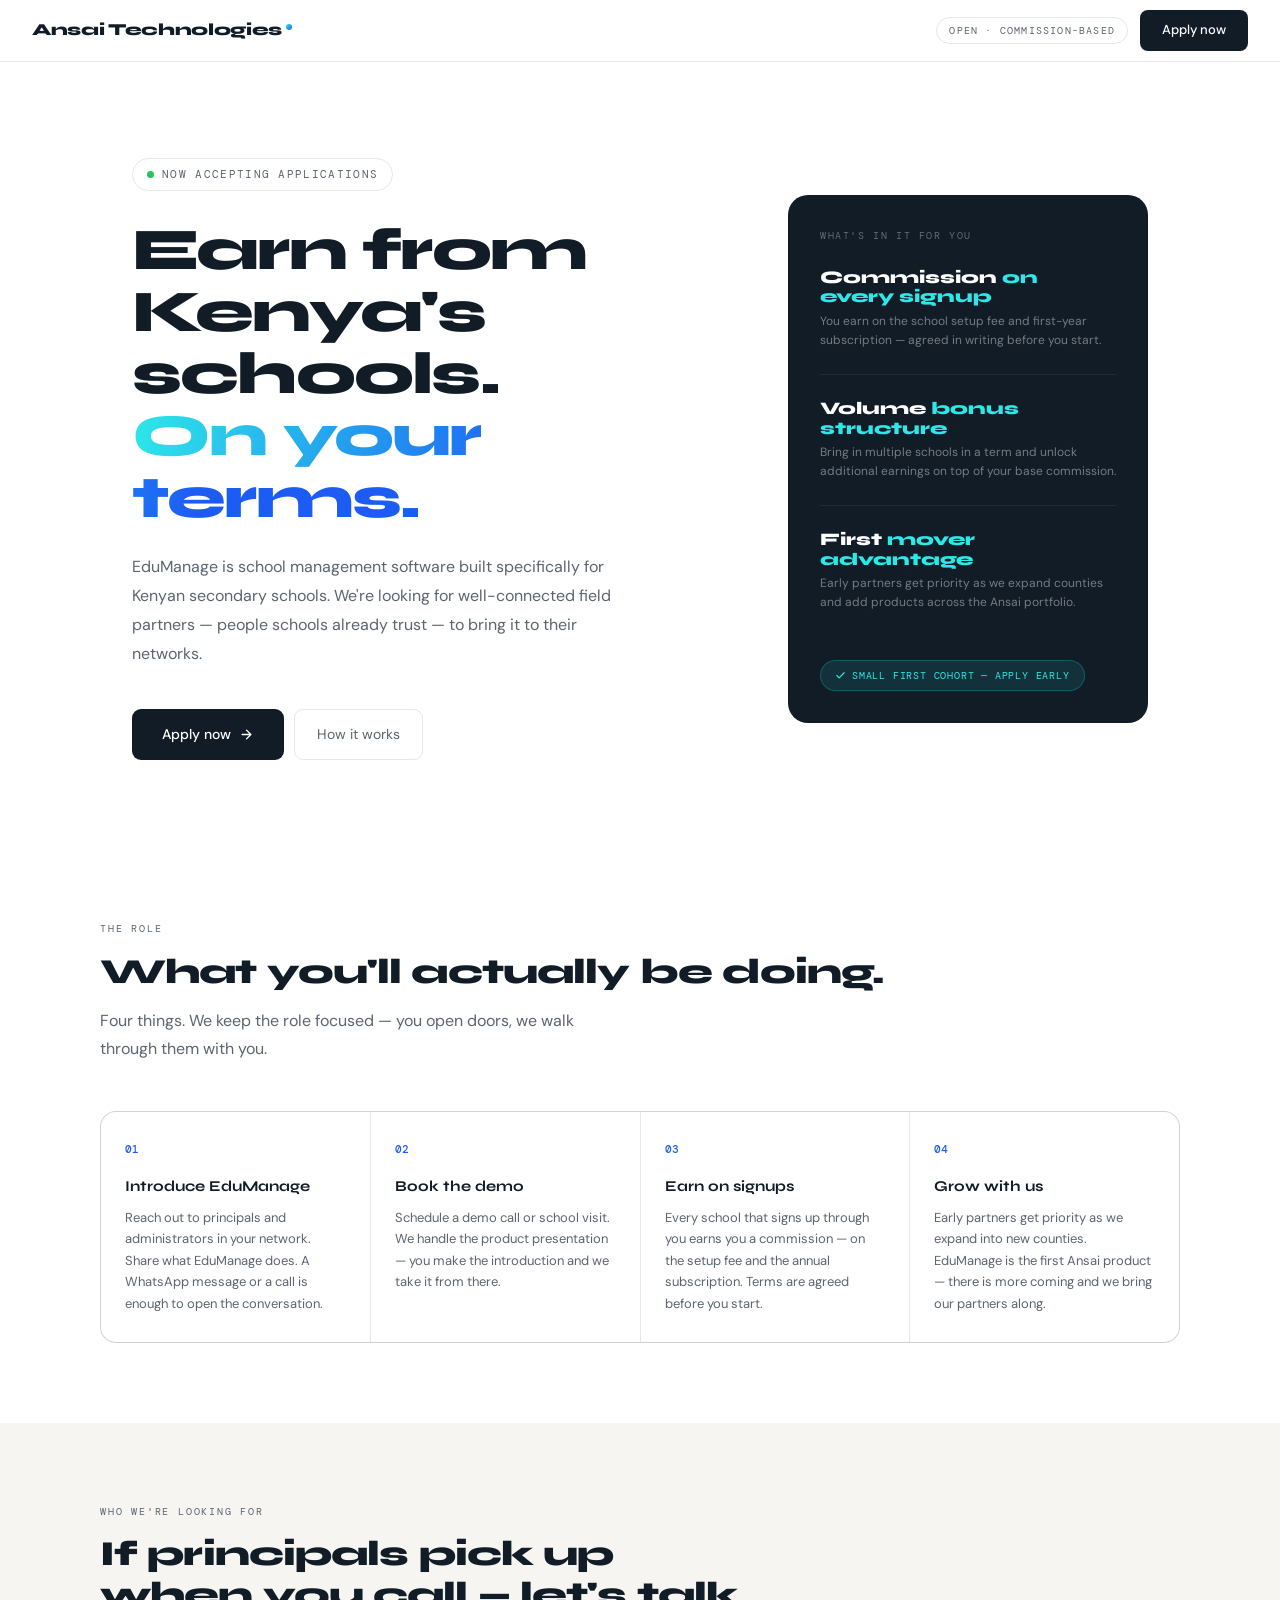
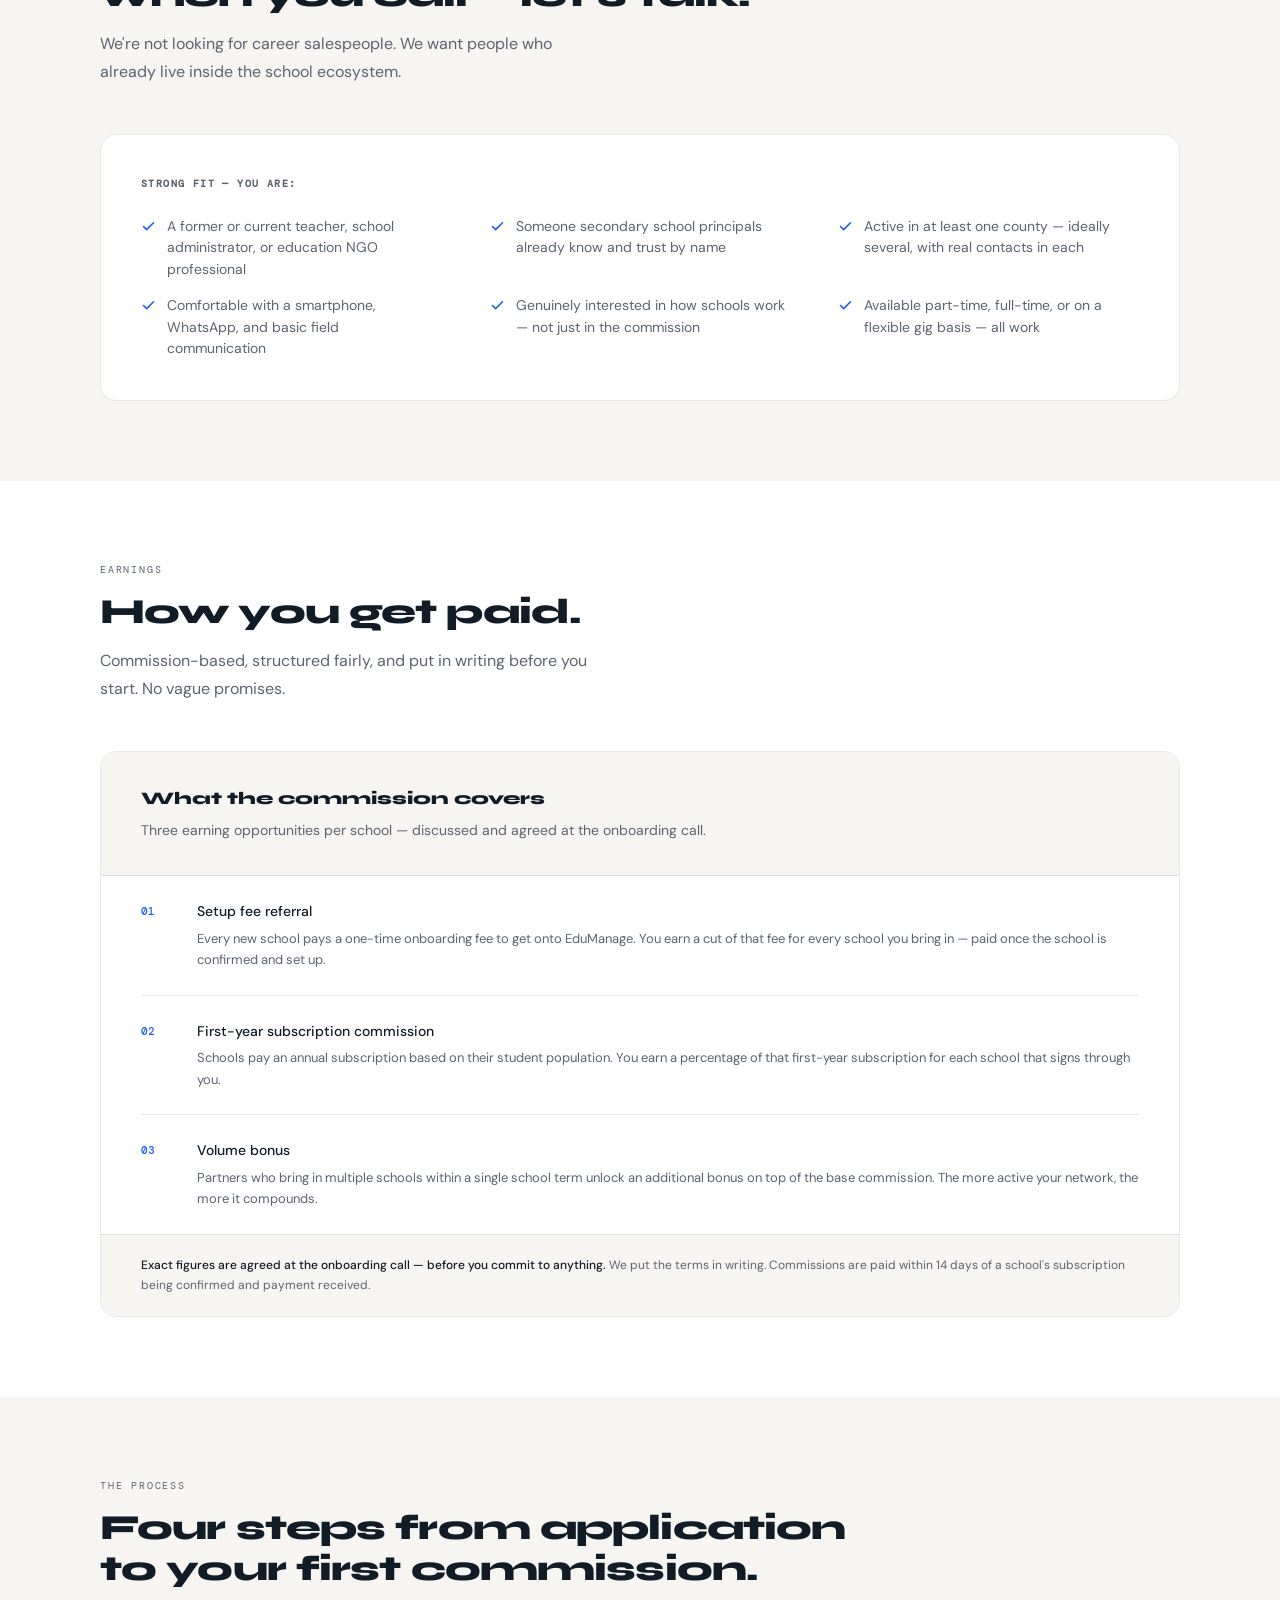
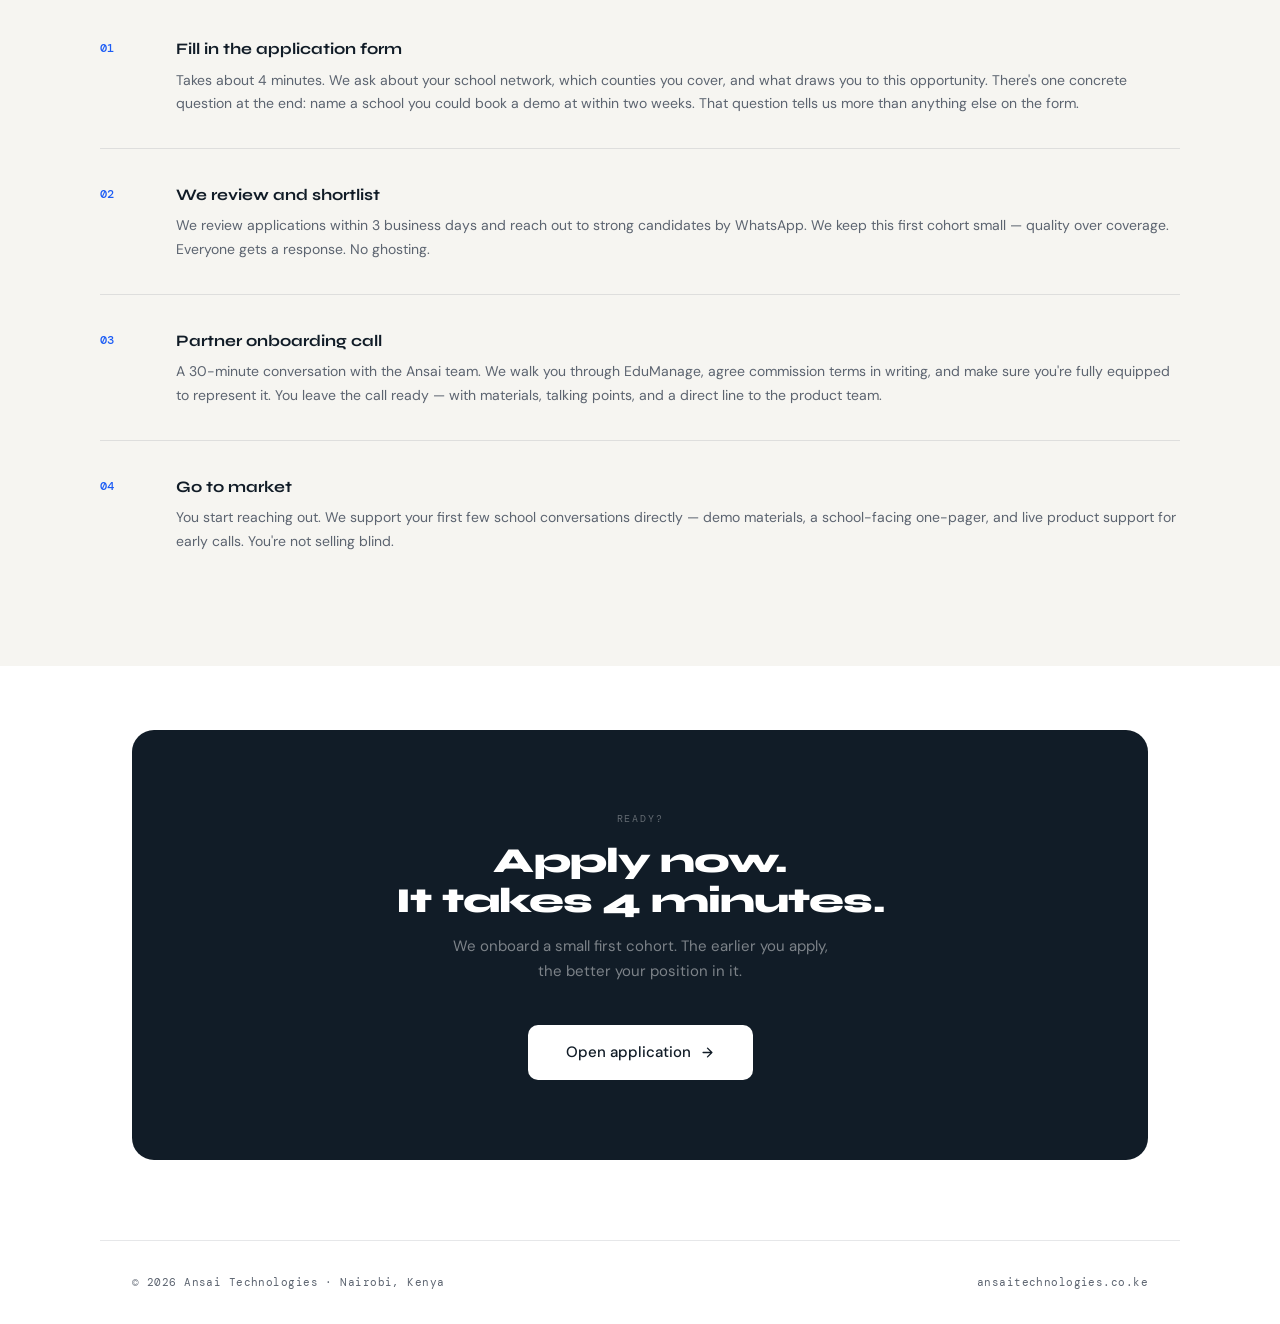
==== careers.html @ 3b7849ce "Add careers.html for Sales Partner opportunity This file contains the complete HTML structure for th" ====
<!DOCTYPE html>
<html lang="en">
<head>
  <meta charset="UTF-8" />
  <meta name="viewport" content="width=device-width, initial-scale=1.0" />
  <title>Sales Partner — Ansai Technologies</title>
  <meta name="description" content="Join EduManage as a commission-based field sales partner. Bring school management software to secondary schools across Kenya." />
  <meta property="og:title" content="Sales Partner Opportunity — Ansai Technologies" />
  <meta property="og:description" content="Well-connected in Kenyan secondary schools? Earn commission introducing EduManage to your network." />
  <meta property="og:type" content="website" />
  <link rel="preconnect" href="https://fonts.googleapis.com" />
  <link rel="preconnect" href="https://fonts.gstatic.com" crossorigin />
  <link href="https://fonts.googleapis.com/css2?family=Syne:wght@400;700;800&family=DM+Sans:ital,wght@0,300;0,400;0,500;1,400&family=DM+Mono:wght@400;500&display=swap" rel="stylesheet" />
  <style>
    *, *::before, *::after { box-sizing: border-box; margin: 0; padding: 0; }

    :root {
      --navy:   #111C27;
      --cyan:   #2DE8E8;
      --blue:   #1C5CF5;
      --white:  #ffffff;
      --off:    #F6F5F1;
      --muted:  #5C6470;
      --border: rgba(17,28,39,0.1);
      --text:   #111C27;
    }

    html { scroll-behavior: smooth; }

    body {
      font-family: 'DM Sans', sans-serif;
      background: var(--white);
      color: var(--text);
      font-size: 16px;
      line-height: 1.7;
      -webkit-font-smoothing: antialiased;
    }

    /* NAV */
    nav {
      position: sticky; top: 0; z-index: 100;
      background: rgba(255,255,255,0.94);
      backdrop-filter: blur(14px);
      border-bottom: 1px solid var(--border);
      padding: 0 2rem;
      display: flex; align-items: center; justify-content: space-between;
      height: 62px;
    }
    .nav-logo {
      font-family: 'Syne', sans-serif;
      font-weight: 800; font-size: 1.05rem;
      color: var(--navy); text-decoration: none;
      letter-spacing: -0.02em;
      display: flex; align-items: center;
    }
    .nav-dot {
      display: inline-block; width: 6px; height: 6px;
      border-radius: 50%;
      background: linear-gradient(135deg, var(--cyan), var(--blue));
      margin-left: 4px; margin-bottom: 7px;
    }
    .nav-right { display: flex; align-items: center; gap: 12px; }
    .nav-pill {
      font-family: 'DM Mono', monospace;
      font-size: 10px; letter-spacing: 0.12em; text-transform: uppercase;
      padding: 4px 12px;
      border: 1px solid var(--border);
      border-radius: 100px; color: var(--muted);
    }
    .nav-cta {
      font-family: 'DM Sans', sans-serif;
      font-size: 13px; font-weight: 500;
      padding: 9px 22px;
      background: var(--navy); color: var(--white);
      border-radius: 8px; text-decoration: none;
      transition: opacity 0.15s;
    }
    .nav-cta:hover { opacity: 0.82; }

    /* HERO */
    .hero {
      padding: 6rem 2rem 5rem;
      max-width: 1080px; margin: 0 auto;
      display: grid;
      grid-template-columns: 1fr 360px;
      gap: 5rem; align-items: center;
    }
    .hero-tag {
      display: inline-flex; align-items: center; gap: 8px;
      font-family: 'DM Mono', monospace;
      font-size: 11px; letter-spacing: 0.12em; text-transform: uppercase;
      padding: 6px 14px;
      border: 1px solid var(--border);
      border-radius: 100px; color: var(--muted);
      margin-bottom: 1.75rem;
    }
    .tag-dot {
      width: 7px; height: 7px; border-radius: 50%;
      background: #22c55e;
      animation: blink 2.2s ease-in-out infinite;
    }
    @keyframes blink { 0%,100%{opacity:1} 50%{opacity:0.35} }

    h1 {
      font-family: 'Syne', sans-serif;
      font-size: clamp(2.4rem, 4.8vw, 3.7rem);
      font-weight: 800; line-height: 1.05;
      letter-spacing: -0.03em; color: var(--navy);
      margin-bottom: 1.5rem;
    }
    .h1-grad {
      background: linear-gradient(100deg, var(--cyan) 0%, var(--blue) 65%);
      -webkit-background-clip: text;
      -webkit-text-fill-color: transparent;
      background-clip: text;
    }

    .hero-sub {
      font-size: 1rem; color: var(--muted);
      max-width: 480px; line-height: 1.8;
      margin-bottom: 2.5rem;
    }

    .hero-actions { display: flex; gap: 10px; flex-wrap: wrap; }

    .btn-primary {
      display: inline-flex; align-items: center; gap: 8px;
      font-family: 'DM Sans', sans-serif;
      font-size: 14px; font-weight: 500;
      padding: 13px 30px;
      background: var(--navy); color: var(--white);
      border-radius: 9px; text-decoration: none;
      transition: opacity 0.15s, transform 0.15s;
    }
    .btn-primary:hover { opacity: 0.84; transform: translateY(-1px); }
    .btn-primary svg { width: 15px; height: 15px; }

    .btn-ghost {
      display: inline-flex; align-items: center; gap: 8px;
      font-family: 'DM Sans', sans-serif;
      font-size: 14px; font-weight: 400;
      padding: 13px 22px;
      background: transparent; color: var(--muted);
      border: 1px solid var(--border);
      border-radius: 9px; text-decoration: none;
      transition: border-color 0.15s, color 0.15s;
    }
    .btn-ghost:hover { border-color: var(--navy); color: var(--navy); }

    /* HERO CARD */
    .hero-card {
      background: var(--navy);
      border-radius: 20px; padding: 2rem;
    }
    .hc-label {
      font-family: 'DM Mono', monospace;
      font-size: 10px; letter-spacing: 0.16em; text-transform: uppercase;
      color: rgba(255,255,255,0.35); margin-bottom: 1.5rem;
    }
    .hc-item { margin-bottom: 1.5rem; }
    .hc-item:last-of-type { margin-bottom: 0; }
    .hc-title {
      font-family: 'Syne', sans-serif;
      font-size: 1.1rem; font-weight: 800; line-height: 1.1;
      color: var(--white); margin-bottom: 5px;
    }
    .hc-title span { color: var(--cyan); }
    .hc-desc { font-size: 12px; color: rgba(255,255,255,0.42); line-height: 1.6; }
    .hc-hr { border: none; border-top: 1px solid rgba(255,255,255,0.07); margin: 1.5rem 0; }
    .hc-badge {
      display: inline-flex; align-items: center; gap: 6px;
      font-family: 'DM Mono', monospace;
      font-size: 10px; letter-spacing: 0.08em; text-transform: uppercase;
      padding: 6px 14px;
      background: rgba(45,232,232,0.1);
      color: var(--cyan);
      border: 1px solid rgba(45,232,232,0.22);
      border-radius: 100px;
      margin-top: 1.5rem;
    }
    .hc-badge svg { width: 11px; height: 11px; }

    /* MOBILE STATS */
    .mobile-stats {
      display: none;
      background: var(--navy);
    }
    .ms-inner {
      display: flex; max-width: 1080px; margin: 0 auto;
      padding: 1.75rem 1.5rem;
    }
    .ms-item {
      flex: 1; text-align: center;
      border-right: 1px solid rgba(255,255,255,0.07);
      padding: 0 1rem;
    }
    .ms-item:last-child { border-right: none; }
    .ms-title {
      font-family: 'Syne', sans-serif;
      font-size: 1rem; font-weight: 800;
      color: var(--white); line-height: 1.2; margin-bottom: 3px;
    }
    .ms-title span { color: var(--cyan); }
    .ms-desc { font-size: 11px; color: rgba(255,255,255,0.4); }

    /* SECTIONS */
    section { padding: 5rem 2rem; }
    .container { max-width: 1080px; margin: 0 auto; }
    .eyebrow {
      font-family: 'DM Mono', monospace;
      font-size: 10px; letter-spacing: 0.18em; text-transform: uppercase;
      color: var(--muted); margin-bottom: 0.9rem;
    }
    h2 {
      font-family: 'Syne', sans-serif;
      font-size: clamp(1.6rem, 3vw, 2.2rem);
      font-weight: 800; letter-spacing: -0.025em;
      color: var(--navy); margin-bottom: 0.9rem; line-height: 1.15;
    }
    .sec-sub {
      font-size: 1rem; color: var(--muted);
      max-width: 500px; margin-bottom: 3rem; line-height: 1.75;
    }

    /* WHAT GRID */
    .what-grid {
      display: grid;
      grid-template-columns: repeat(auto-fit, minmax(220px, 1fr));
      gap: 1px; background: var(--border);
      border: 1px solid var(--border);
      border-radius: 16px; overflow: hidden;
    }
    .what-cell {
      background: var(--white);
      padding: 1.75rem 1.5rem;
      transition: background 0.15s;
    }
    .what-cell:hover { background: var(--off); }
    .wc-num {
      font-family: 'DM Mono', monospace;
      font-size: 11px; color: var(--blue);
      margin-bottom: 1rem; font-weight: 500;
    }
    .what-cell h4 {
      font-family: 'Syne', sans-serif;
      font-size: 15px; font-weight: 700;
      color: var(--navy); margin-bottom: 7px;
    }
    .what-cell p { font-size: 13px; color: var(--muted); line-height: 1.65; }

    /* WHO WE WANT */
    .ideal-wrap {
      background: var(--white);
      border: 1px solid var(--border);
      border-radius: 16px; padding: 2.5rem;
    }
    .ideal-wrap h3 {
      font-family: 'DM Mono', monospace;
      font-size: 10px; letter-spacing: 0.14em; text-transform: uppercase;
      color: var(--muted); margin-bottom: 1.5rem;
    }
    .check-grid {
      display: grid;
      grid-template-columns: repeat(auto-fit, minmax(260px, 1fr));
      gap: 14px 3rem;
    }
    .check-item {
      display: flex; gap: 11px; align-items: flex-start;
      font-size: 14px; color: var(--muted); line-height: 1.55;
    }
    .check-item svg {
      width: 15px; height: 15px; color: var(--blue);
      flex-shrink: 0; margin-top: 3px;
    }

    /* COMMISSION */
    .comm-wrap {
      border: 1px solid var(--border);
      border-radius: 16px; overflow: hidden;
    }
    .comm-head {
      background: var(--off);
      padding: 2rem 2.5rem;
      border-bottom: 1px solid var(--border);
    }
    .comm-head h3 {
      font-family: 'Syne', sans-serif;
      font-size: 1.1rem; font-weight: 800;
      color: var(--navy); margin-bottom: 5px;
    }
    .comm-head p { font-size: 14px; color: var(--muted); }
    .comm-body { padding: 0 2.5rem; }
    .c-row {
      display: grid;
      grid-template-columns: 36px 1fr;
      gap: 1.25rem; align-items: flex-start;
      padding: 1.5rem 0;
      border-bottom: 1px solid var(--border);
    }
    .c-row:last-child { border-bottom: none; }
    .c-num {
      font-family: 'DM Mono', monospace;
      font-size: 11px; color: var(--blue); font-weight: 500;
      padding-top: 2px;
    }
    .c-body h4 {
      font-size: 14px; font-weight: 500;
      color: var(--navy); margin-bottom: 4px;
    }
    .c-body p { font-size: 13px; color: var(--muted); line-height: 1.65; }
    .comm-note {
      padding: 1.25rem 2.5rem;
      border-top: 1px solid var(--border);
      background: var(--off);
      font-size: 12px; color: var(--muted); line-height: 1.7;
    }
    .comm-note strong { color: var(--navy); font-weight: 500; }

    /* PROCESS */
    .proc-list { display: flex; flex-direction: column; }
    .proc-item {
      display: grid;
      grid-template-columns: 52px 1fr;
      gap: 1.5rem; padding: 2rem 0;
      border-bottom: 1px solid var(--border);
    }
    .proc-item:last-child { border-bottom: none; }
    .proc-num {
      font-family: 'DM Mono', monospace;
      font-size: 12px; font-weight: 500;
      color: var(--blue); padding-top: 3px;
    }
    .proc-body h4 {
      font-family: 'Syne', sans-serif;
      font-size: 16px; font-weight: 700;
      color: var(--navy); margin-bottom: 6px;
    }
    .proc-body p { font-size: 14px; color: var(--muted); line-height: 1.7; }

    /* FINAL CTA */
    .cta-wrap { padding: 4rem 2rem 5rem; max-width: 1080px; margin: 0 auto; }
    .cta-inner {
      background: var(--navy);
      border-radius: 22px; padding: 5rem 3rem;
      text-align: center;
    }
    .cta-inner .eyebrow { color: rgba(255,255,255,0.35); margin-bottom: 0.9rem; }
    .cta-inner h2 { color: var(--white); margin-bottom: 0.75rem; }
    .cta-inner p {
      color: rgba(255,255,255,0.45);
      font-size: 15px; max-width: 400px;
      margin: 0 auto 2.5rem; line-height: 1.7;
    }
    .btn-light {
      display: inline-flex; align-items: center; gap: 9px;
      font-family: 'DM Sans', sans-serif;
      font-size: 15px; font-weight: 500;
      padding: 15px 38px;
      background: var(--white); color: var(--navy);
      border-radius: 10px; text-decoration: none;
      transition: opacity 0.15s, transform 0.15s;
    }
    .btn-light:hover { opacity: 0.9; transform: translateY(-1px); }
    .btn-light svg { width: 15px; height: 15px; }

    /* FOOTER */
    footer {
      border-top: 1px solid var(--border);
      padding: 2rem;
      display: flex; align-items: center; justify-content: space-between;
      max-width: 1080px; margin: 0 auto;
      font-family: 'DM Mono', monospace;
      font-size: 11px; color: var(--muted);
      letter-spacing: 0.04em;
    }
    footer a { color: var(--muted); text-decoration: none; }
    footer a:hover { color: var(--navy); }

    /* REVEAL */
    .reveal {
      opacity: 0; transform: translateY(18px);
      transition: opacity 0.55s ease, transform 0.55s ease;
    }
    .reveal.visible { opacity: 1; transform: translateY(0); }

    /* RESPONSIVE */
    @media (max-width: 820px) {
      .hero {
        grid-template-columns: 1fr; gap: 0;
        padding: 4rem 1.5rem 0;
      }
      .hero-card { display: none; }
      .mobile-stats { display: block; }
      section { padding: 3.5rem 1.5rem; }
      .comm-head, .comm-body, .comm-note { padding-left: 1.5rem; padding-right: 1.5rem; }
      .ideal-wrap { padding: 1.75rem 1.5rem; }
      .cta-inner { padding: 3rem 1.5rem; }
      .cta-wrap { padding: 3rem 1rem 3rem; }
      footer { flex-direction: column; gap: 8px; text-align: center; }
      .nav-pill { display: none; }
    }
  </style>
</head>
<body>

  <!-- NAV -->
  <nav>
    <a href="/" class="nav-logo">
      Ansai Technologies<span class="nav-dot"></span>
    </a>
    <div class="nav-right">
      <span class="nav-pill">Open · Commission-based</span>
      <a href="#apply" class="nav-cta">Apply now</a>
    </div>
  </nav>

  <!-- HERO -->
  <section style="padding-bottom:0; padding-top:0;">
    <div class="hero">
      <div>
        <div class="hero-tag">
          <span class="tag-dot"></span>
          Now accepting applications
        </div>
        <h1>Earn from Kenya's<br>schools.<br><span class="h1-grad">On your terms.</span></h1>
        <p class="hero-sub">EduManage is school management software built specifically for Kenyan secondary schools. We're looking for well-connected field partners — people schools already trust — to bring it to their networks.</p>
        <div class="hero-actions">
          <a href="#apply" class="btn-primary">
            Apply now
            <svg viewBox="0 0 24 24" fill="none" stroke="currentColor" stroke-width="2.2" stroke-linecap="round" stroke-linejoin="round"><path d="M5 12h14M12 5l7 7-7 7"/></svg>
          </a>
          <a href="#what" class="btn-ghost">How it works</a>
        </div>
      </div>

      <div class="hero-card">
        <div class="hc-label">What's in it for you</div>
        <div class="hc-item">
          <div class="hc-title">Commission <span>on every signup</span></div>
          <div class="hc-desc">You earn on the school setup fee and first-year subscription — agreed in writing before you start.</div>
        </div>
        <hr class="hc-hr">
        <div class="hc-item">
          <div class="hc-title">Volume <span>bonus structure</span></div>
          <div class="hc-desc">Bring in multiple schools in a term and unlock additional earnings on top of your base commission.</div>
        </div>
        <hr class="hc-hr">
        <div class="hc-item">
          <div class="hc-title">First <span>mover advantage</span></div>
          <div class="hc-desc">Early partners get priority as we expand counties and add products across the Ansai portfolio.</div>
        </div>
        <div class="hc-badge">
          <svg viewBox="0 0 24 24" fill="none" stroke="currentColor" stroke-width="2.5" stroke-linecap="round" stroke-linejoin="round"><polyline points="20 6 9 17 4 12"/></svg>
          Small first cohort — apply early
        </div>
      </div>
    </div>
  </section>

  <!-- MOBILE STATS -->
  <div class="mobile-stats">
    <div class="ms-inner">
      <div class="ms-item">
        <div class="ms-title">Commission <span>earned</span></div>
        <div class="ms-desc">On every signup</div>
      </div>
      <div class="ms-item">
        <div class="ms-title">Volume <span>bonus</span></div>
        <div class="ms-desc">Multiple schools</div>
      </div>
      <div class="ms-item">
        <div class="ms-title">First <span>cohort</span></div>
        <div class="ms-desc">Limited spots</div>
      </div>
    </div>
  </div>

  <!-- WHAT YOU'LL DO -->
  <section id="what">
    <div class="container reveal">
      <div class="eyebrow">The role</div>
      <h2>What you'll actually be doing.</h2>
      <p class="sec-sub">Four things. We keep the role focused — you open doors, we walk through them with you.</p>
      <div class="what-grid">
        <div class="what-cell">
          <div class="wc-num">01</div>
          <h4>Introduce EduManage</h4>
          <p>Reach out to principals and administrators in your network. Share what EduManage does. A WhatsApp message or a call is enough to open the conversation.</p>
        </div>
        <div class="what-cell">
          <div class="wc-num">02</div>
          <h4>Book the demo</h4>
          <p>Schedule a demo call or school visit. We handle the product presentation — you make the introduction and we take it from there.</p>
        </div>
        <div class="what-cell">
          <div class="wc-num">03</div>
          <h4>Earn on signups</h4>
          <p>Every school that signs up through you earns you a commission — on the setup fee and the annual subscription. Terms are agreed before you start.</p>
        </div>
        <div class="what-cell">
          <div class="wc-num">04</div>
          <h4>Grow with us</h4>
          <p>Early partners get priority as we expand into new counties. EduManage is the first Ansai product — there is more coming and we bring our partners along.</p>
        </div>
      </div>
    </div>
  </section>

  <!-- WHO WE WANT -->
  <section style="background: var(--off);">
    <div class="container reveal">
      <div class="eyebrow">Who we're looking for</div>
      <h2>If principals pick up<br>when you call — let's talk.</h2>
      <p class="sec-sub">We're not looking for career salespeople. We want people who already live inside the school ecosystem.</p>
      <div class="ideal-wrap">
        <h3>Strong fit — you are:</h3>
        <div class="check-grid">
          <div class="check-item">
            <svg viewBox="0 0 24 24" fill="none" stroke="currentColor" stroke-width="2.5" stroke-linecap="round" stroke-linejoin="round"><polyline points="20 6 9 17 4 12"/></svg>
            A former or current teacher, school administrator, or education NGO professional
          </div>
          <div class="check-item">
            <svg viewBox="0 0 24 24" fill="none" stroke="currentColor" stroke-width="2.5" stroke-linecap="round" stroke-linejoin="round"><polyline points="20 6 9 17 4 12"/></svg>
            Someone secondary school principals already know and trust by name
          </div>
          <div class="check-item">
            <svg viewBox="0 0 24 24" fill="none" stroke="currentColor" stroke-width="2.5" stroke-linecap="round" stroke-linejoin="round"><polyline points="20 6 9 17 4 12"/></svg>
            Active in at least one county — ideally several, with real contacts in each
          </div>
          <div class="check-item">
            <svg viewBox="0 0 24 24" fill="none" stroke="currentColor" stroke-width="2.5" stroke-linecap="round" stroke-linejoin="round"><polyline points="20 6 9 17 4 12"/></svg>
            Comfortable with a smartphone, WhatsApp, and basic field communication
          </div>
          <div class="check-item">
            <svg viewBox="0 0 24 24" fill="none" stroke="currentColor" stroke-width="2.5" stroke-linecap="round" stroke-linejoin="round"><polyline points="20 6 9 17 4 12"/></svg>
            Genuinely interested in how schools work — not just in the commission
          </div>
          <div class="check-item">
            <svg viewBox="0 0 24 24" fill="none" stroke="currentColor" stroke-width="2.5" stroke-linecap="round" stroke-linejoin="round"><polyline points="20 6 9 17 4 12"/></svg>
            Available part-time, full-time, or on a flexible gig basis — all work
          </div>
        </div>
      </div>
    </div>
  </section>

  <!-- COMMISSION — descriptive, no figures -->
  <section>
    <div class="container reveal">
      <div class="eyebrow">Earnings</div>
      <h2>How you get paid.</h2>
      <p class="sec-sub">Commission-based, structured fairly, and put in writing before you start. No vague promises.</p>
      <div class="comm-wrap">
        <div class="comm-head">
          <h3>What the commission covers</h3>
          <p>Three earning opportunities per school — discussed and agreed at the onboarding call.</p>
        </div>
        <div class="comm-body">
          <div class="c-row">
            <span class="c-num">01</span>
            <div class="c-body">
              <h4>Setup fee referral</h4>
              <p>Every new school pays a one-time onboarding fee to get onto EduManage. You earn a cut of that fee for every school you bring in — paid once the school is confirmed and set up.</p>
            </div>
          </div>
          <div class="c-row">
            <span class="c-num">02</span>
            <div class="c-body">
              <h4>First-year subscription commission</h4>
              <p>Schools pay an annual subscription based on their student population. You earn a percentage of that first-year subscription for each school that signs through you.</p>
            </div>
          </div>
          <div class="c-row">
            <span class="c-num">03</span>
            <div class="c-body">
              <h4>Volume bonus</h4>
              <p>Partners who bring in multiple schools within a single school term unlock an additional bonus on top of the base commission. The more active your network, the more it compounds.</p>
            </div>
          </div>
        </div>
        <div class="comm-note">
          <strong>Exact figures are agreed at the onboarding call — before you commit to anything.</strong> We put the terms in writing. Commissions are paid within 14 days of a school's subscription being confirmed and payment received.
        </div>
      </div>
    </div>
  </section>

  <!-- PROCESS -->
  <section style="background: var(--off);">
    <div class="container reveal">
      <div class="eyebrow">The process</div>
      <h2>Four steps from application<br>to your first commission.</h2>
      <div class="proc-list">
        <div class="proc-item">
          <span class="proc-num">01</span>
          <div class="proc-body">
            <h4>Fill in the application form</h4>
            <p>Takes about 4 minutes. We ask about your school network, which counties you cover, and what draws you to this opportunity. There's one concrete question at the end: name a school you could book a demo at within two weeks. That question tells us more than anything else on the form.</p>
          </div>
        </div>
        <div class="proc-item">
          <span class="proc-num">02</span>
          <div class="proc-body">
            <h4>We review and shortlist</h4>
            <p>We review applications within 3 business days and reach out to strong candidates by WhatsApp. We keep this first cohort small — quality over coverage. Everyone gets a response. No ghosting.</p>
          </div>
        </div>
        <div class="proc-item">
          <span class="proc-num">03</span>
          <div class="proc-body">
            <h4>Partner onboarding call</h4>
            <p>A 30-minute conversation with the Ansai team. We walk you through EduManage, agree commission terms in writing, and make sure you're fully equipped to represent it. You leave the call ready — with materials, talking points, and a direct line to the product team.</p>
          </div>
        </div>
        <div class="proc-item">
          <span class="proc-num">04</span>
          <div class="proc-body">
            <h4>Go to market</h4>
            <p>You start reaching out. We support your first few school conversations directly — demo materials, a school-facing one-pager, and live product support for early calls. You're not selling blind.</p>
          </div>
        </div>
      </div>
    </div>
  </section>

  <!-- FINAL CTA -->
  <div id="apply">
    <div class="cta-wrap reveal">
      <div class="cta-inner">
        <div class="eyebrow">Ready?</div>
        <h2>Apply now.<br>It takes 4 minutes.</h2>
        <p>We onboard a small first cohort. The earlier you apply, the better your position in it.</p>
        <!-- REPLACE href WITH YOUR TYPEFORM LINK ONCE LIVE -->
        <a href="https://form.typeform.com/to/YOURFORMID" target="_blank" rel="noopener" class="btn-light">
          Open application
          <svg viewBox="0 0 24 24" fill="none" stroke="currentColor" stroke-width="2.2" stroke-linecap="round" stroke-linejoin="round"><path d="M5 12h14M12 5l7 7-7 7"/></svg>
        </a>
      </div>
    </div>
  </div>

  <!-- FOOTER -->
  <footer>
    <span>© 2026 Ansai Technologies · Nairobi, Kenya</span>
    <a href="/">ansaitechnologies.co.ke</a>
  </footer>

  <script>
    const els = document.querySelectorAll('.reveal');
    const obs = new IntersectionObserver(entries => {
      entries.forEach(e => {
        if (e.isIntersecting) {
          e.target.classList.add('visible');
          obs.unobserve(e.target);
        }
      });
    }, { threshold: 0.08 });
    els.forEach(el => obs.observe(el));
  </script>

</body>
</html>
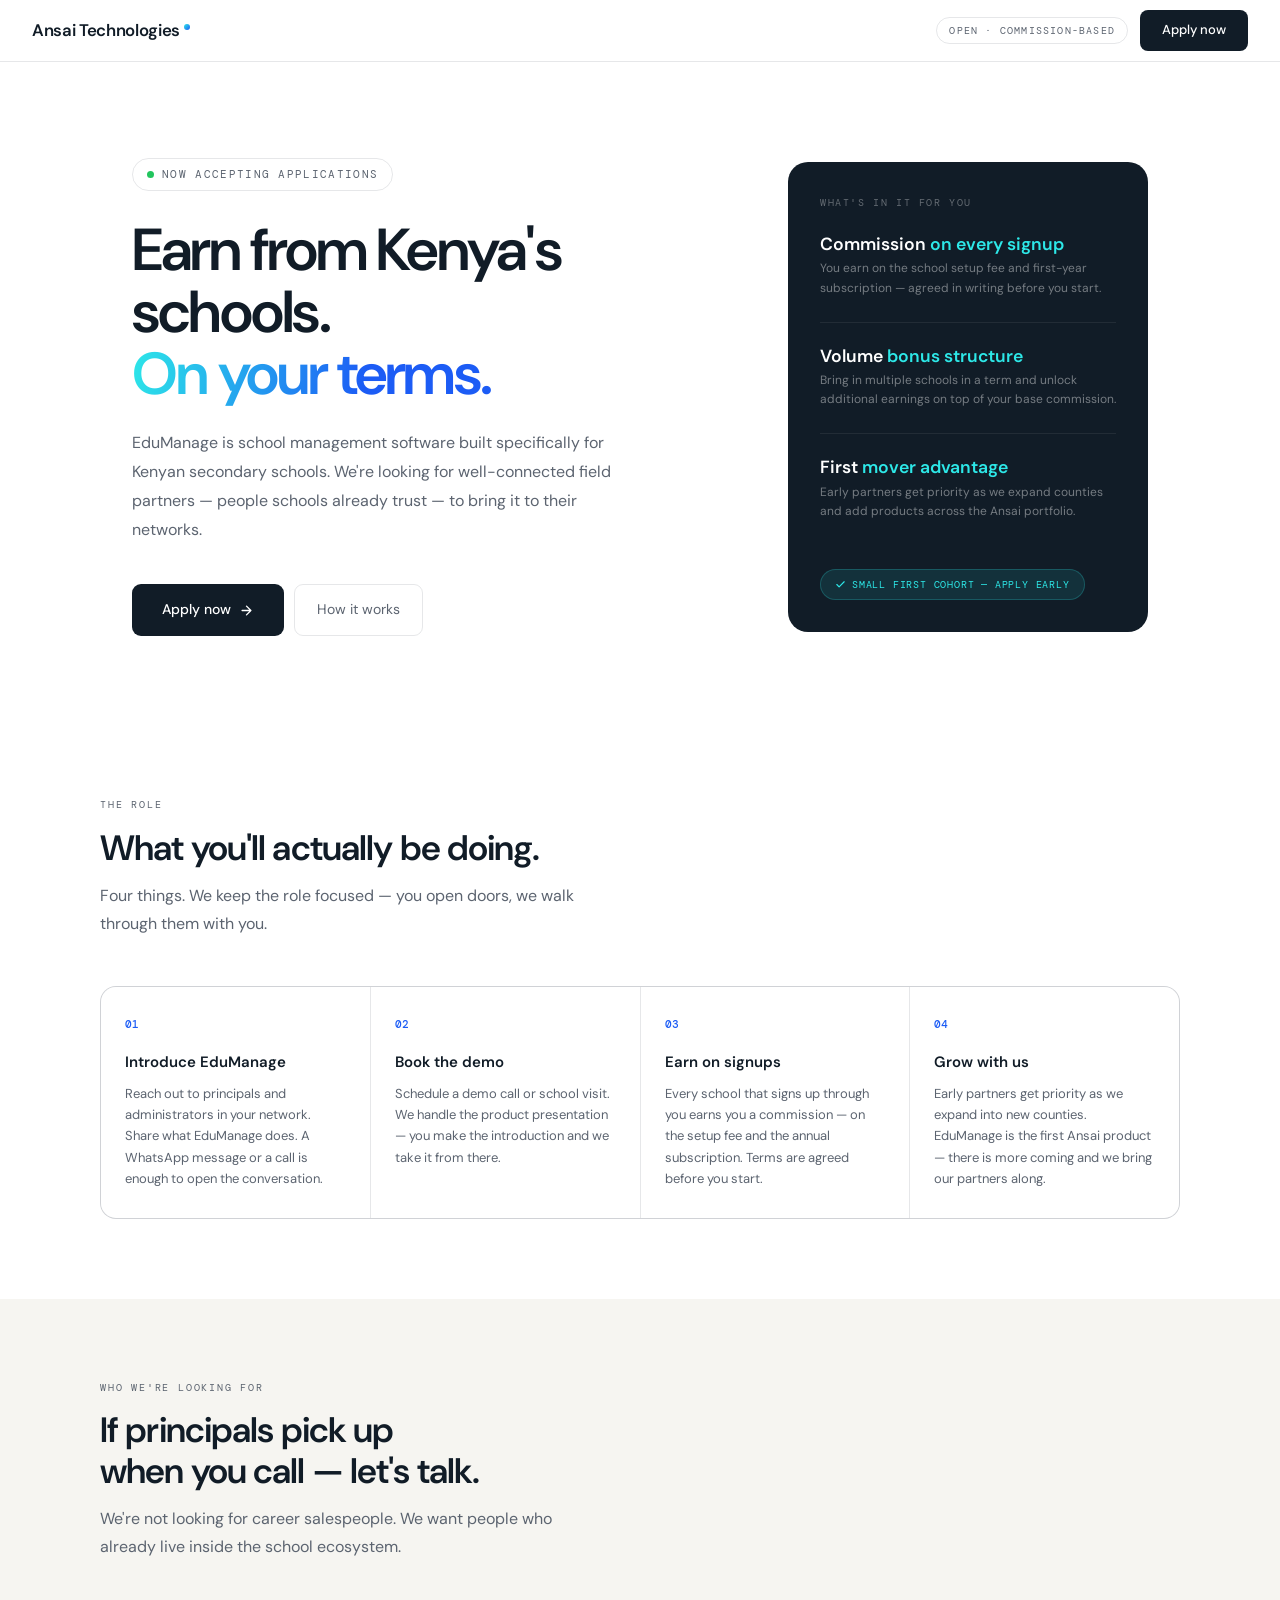
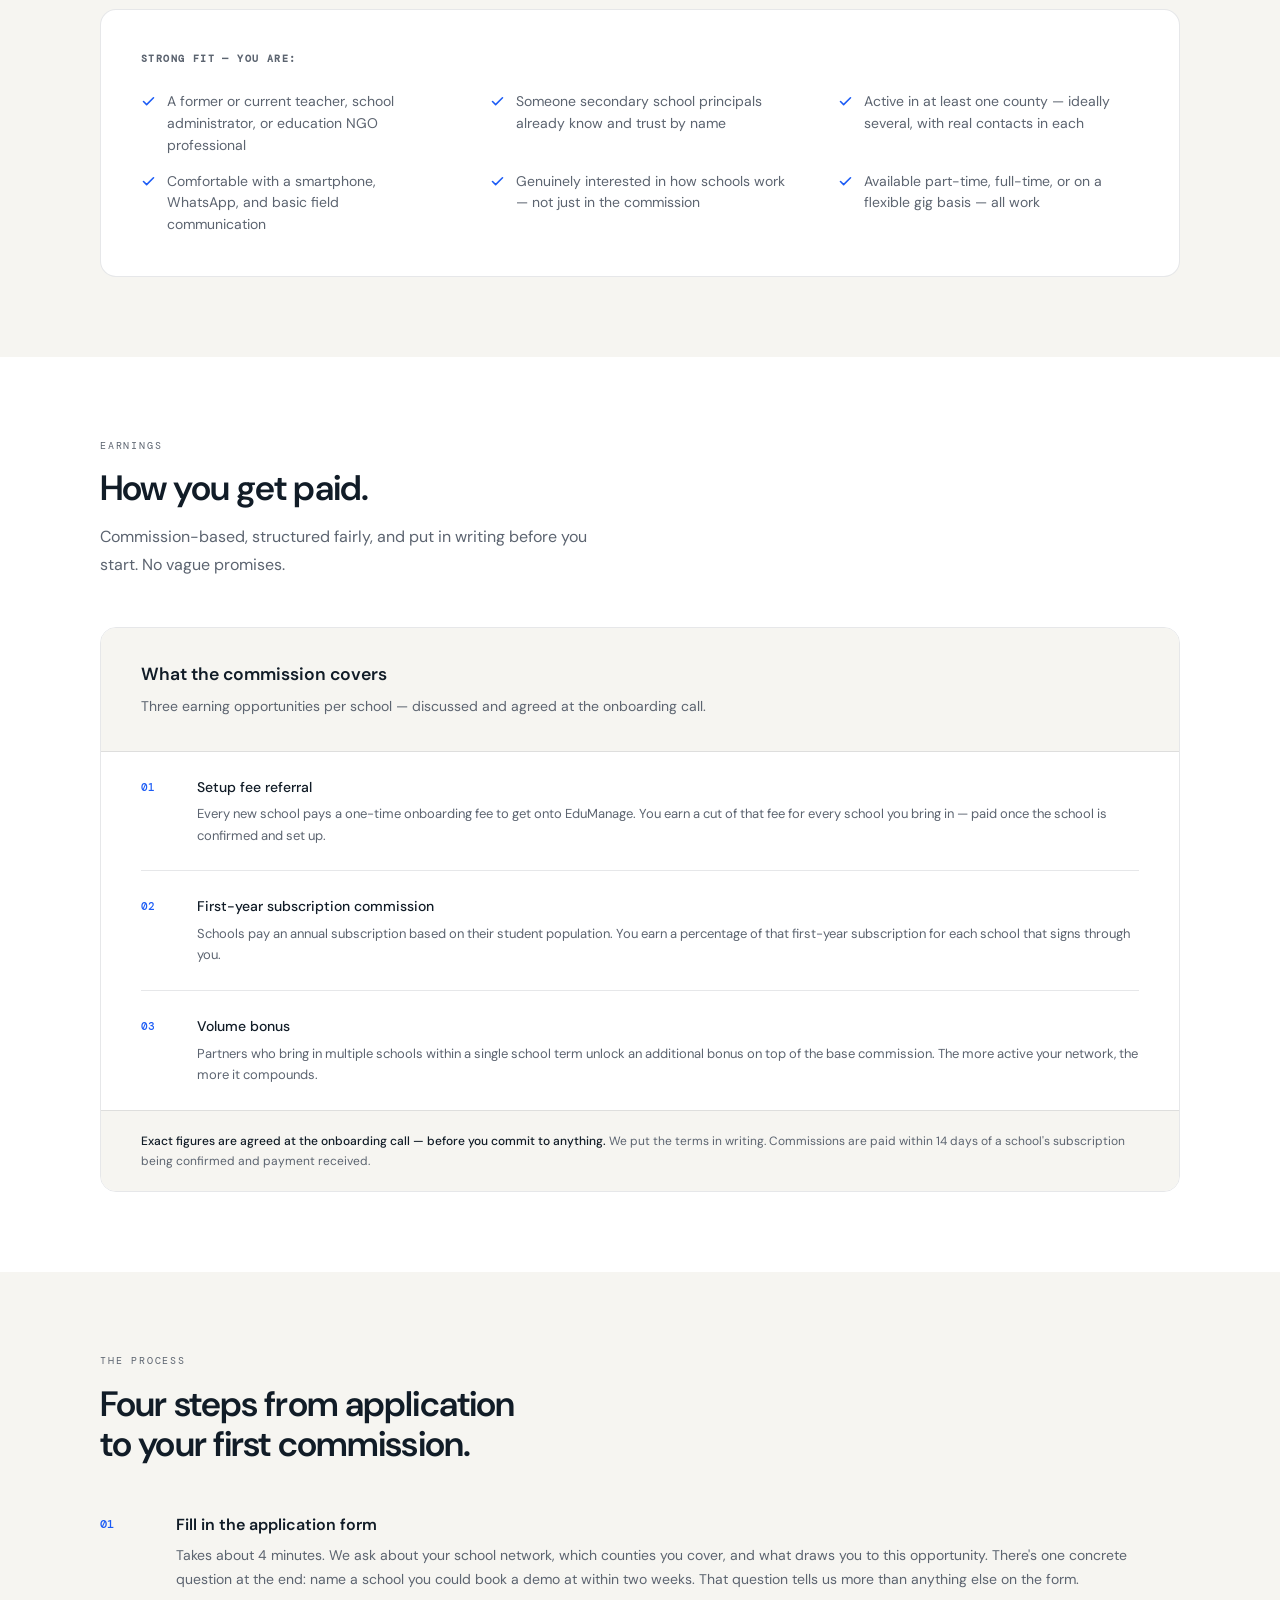
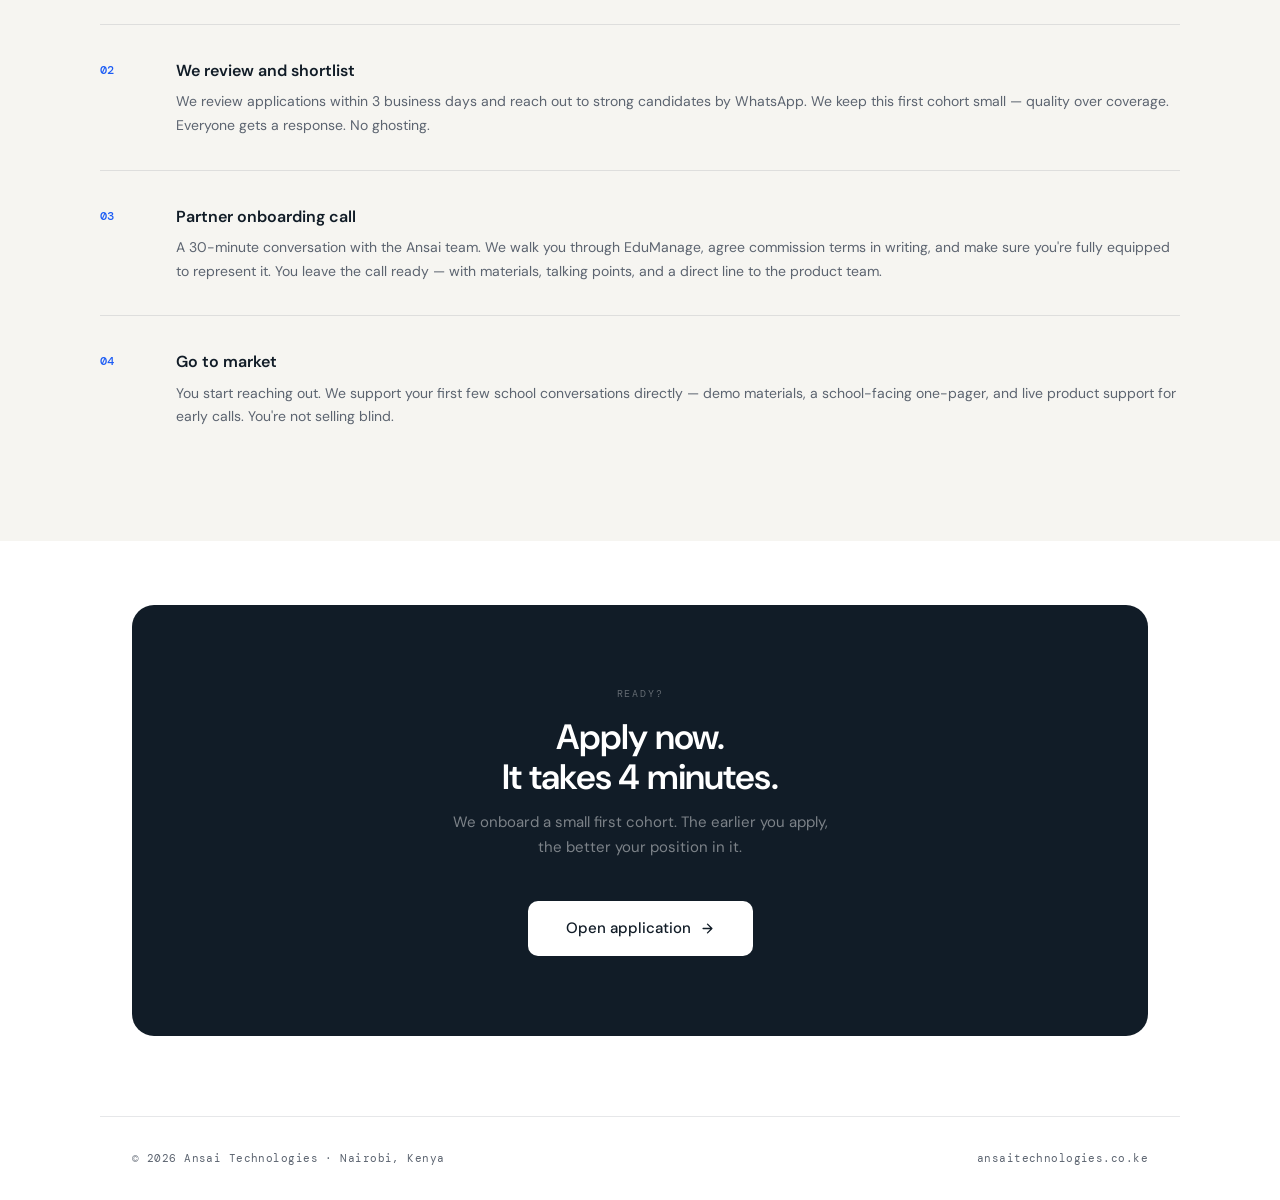
==== commit 3a4b6fd0: "Redesign site to "digital infrastructure" positioning per pivot spec - Rebuild index.html with locke" ====
--- a/careers.html
+++ b/careers.html
@@ -10,7 +10,7 @@
   <meta property="og:type" content="website" />
   <link rel="preconnect" href="https://fonts.googleapis.com" />
   <link rel="preconnect" href="https://fonts.gstatic.com" crossorigin />
-  <link href="https://fonts.googleapis.com/css2?family=Syne:wght@400;700;800&family=DM+Sans:ital,wght@0,300;0,400;0,500;1,400&family=DM+Mono:wght@400;500&display=swap" rel="stylesheet" />
+  <link href="https://fonts.googleapis.com/css2?family=DM+Sans:ital,wght@0,300;0,400;0,500;0,600;1,400&family=DM+Mono:wght@400;500&display=swap" rel="stylesheet" />
   <style>
     *, *::before, *::after { box-sizing: border-box; margin: 0; padding: 0; }
 
@@ -47,8 +47,8 @@
       height: 62px;
     }
     .nav-logo {
-      font-family: 'Syne', sans-serif;
-      font-weight: 800; font-size: 1.05rem;
+      font-family: 'DM Sans', sans-serif;
+      font-weight: 600; font-size: 1.05rem;
       color: var(--navy); text-decoration: none;
       letter-spacing: -0.02em;
       display: flex; align-items: center;
@@ -102,9 +102,9 @@
     @keyframes blink { 0%,100%{opacity:1} 50%{opacity:0.35} }
 
     h1 {
-      font-family: 'Syne', sans-serif;
+      font-family: 'DM Sans', sans-serif;
       font-size: clamp(2.4rem, 4.8vw, 3.7rem);
-      font-weight: 800; line-height: 1.05;
+      font-weight: 600; line-height: 1.05;
       letter-spacing: -0.03em; color: var(--navy);
       margin-bottom: 1.5rem;
     }
@@ -160,8 +160,8 @@
     .hc-item { margin-bottom: 1.5rem; }
     .hc-item:last-of-type { margin-bottom: 0; }
     .hc-title {
-      font-family: 'Syne', sans-serif;
-      font-size: 1.1rem; font-weight: 800; line-height: 1.1;
+      font-family: 'DM Sans', sans-serif;
+      font-size: 1.1rem; font-weight: 600; line-height: 1.1;
       color: var(--white); margin-bottom: 5px;
     }
     .hc-title span { color: var(--cyan); }
@@ -196,8 +196,8 @@
     }
     .ms-item:last-child { border-right: none; }
     .ms-title {
-      font-family: 'Syne', sans-serif;
-      font-size: 1rem; font-weight: 800;
+      font-family: 'DM Sans', sans-serif;
+      font-size: 1rem; font-weight: 600;
       color: var(--white); line-height: 1.2; margin-bottom: 3px;
     }
     .ms-title span { color: var(--cyan); }
@@ -212,9 +212,9 @@
       color: var(--muted); margin-bottom: 0.9rem;
     }
     h2 {
-      font-family: 'Syne', sans-serif;
+      font-family: 'DM Sans', sans-serif;
       font-size: clamp(1.6rem, 3vw, 2.2rem);
-      font-weight: 800; letter-spacing: -0.025em;
+      font-weight: 600; letter-spacing: -0.025em;
       color: var(--navy); margin-bottom: 0.9rem; line-height: 1.15;
     }
     .sec-sub {
@@ -242,8 +242,8 @@
       margin-bottom: 1rem; font-weight: 500;
     }
     .what-cell h4 {
-      font-family: 'Syne', sans-serif;
-      font-size: 15px; font-weight: 700;
+      font-family: 'DM Sans', sans-serif;
+      font-size: 15px; font-weight: 600;
       color: var(--navy); margin-bottom: 7px;
     }
     .what-cell p { font-size: 13px; color: var(--muted); line-height: 1.65; }
@@ -284,8 +284,8 @@
       border-bottom: 1px solid var(--border);
     }
     .comm-head h3 {
-      font-family: 'Syne', sans-serif;
-      font-size: 1.1rem; font-weight: 800;
+      font-family: 'DM Sans', sans-serif;
+      font-size: 1.1rem; font-weight: 600;
       color: var(--navy); margin-bottom: 5px;
     }
     .comm-head p { font-size: 14px; color: var(--muted); }
@@ -331,8 +331,8 @@
       color: var(--blue); padding-top: 3px;
     }
     .proc-body h4 {
-      font-family: 'Syne', sans-serif;
-      font-size: 16px; font-weight: 700;
+      font-family: 'DM Sans', sans-serif;
+      font-size: 16px; font-weight: 600;
       color: var(--navy); margin-bottom: 6px;
     }
     .proc-body p { font-size: 14px; color: var(--muted); line-height: 1.7; }
@@ -631,7 +631,7 @@
         <h2>Apply now.<br>It takes 4 minutes.</h2>
         <p>We onboard a small first cohort. The earlier you apply, the better your position in it.</p>
         <!-- REPLACE href WITH YOUR TYPEFORM LINK ONCE LIVE -->
-        <a href="https://form.typeform.com/to/YOURFORMID" target="_blank" rel="noopener" class="btn-light">
+        <a href="https://forms.gle/cv7cxoTEQArj2pEh8" target="_blank" rel="noopener" class="btn-light">
           Open application
           <svg viewBox="0 0 24 24" fill="none" stroke="currentColor" stroke-width="2.2" stroke-linecap="round" stroke-linejoin="round"><path d="M5 12h14M12 5l7 7-7 7"/></svg>
         </a>
@@ -641,7 +641,7 @@
 
   <!-- FOOTER -->
   <footer>
-    <span>© 2026 Ansai Technologies · Nairobi, Kenya</span>
+    <span>© <span id="careers-year">2026</span> Ansai Technologies · Nairobi, Kenya</span>
     <a href="/">ansaitechnologies.co.ke</a>
   </footer>
 
@@ -656,6 +656,9 @@
       });
     }, { threshold: 0.08 });
     els.forEach(el => obs.observe(el));
+
+    const yearNode = document.getElementById('careers-year');
+    if (yearNode) yearNode.textContent = new Date().getFullYear().toString();
   </script>
 
 </body>
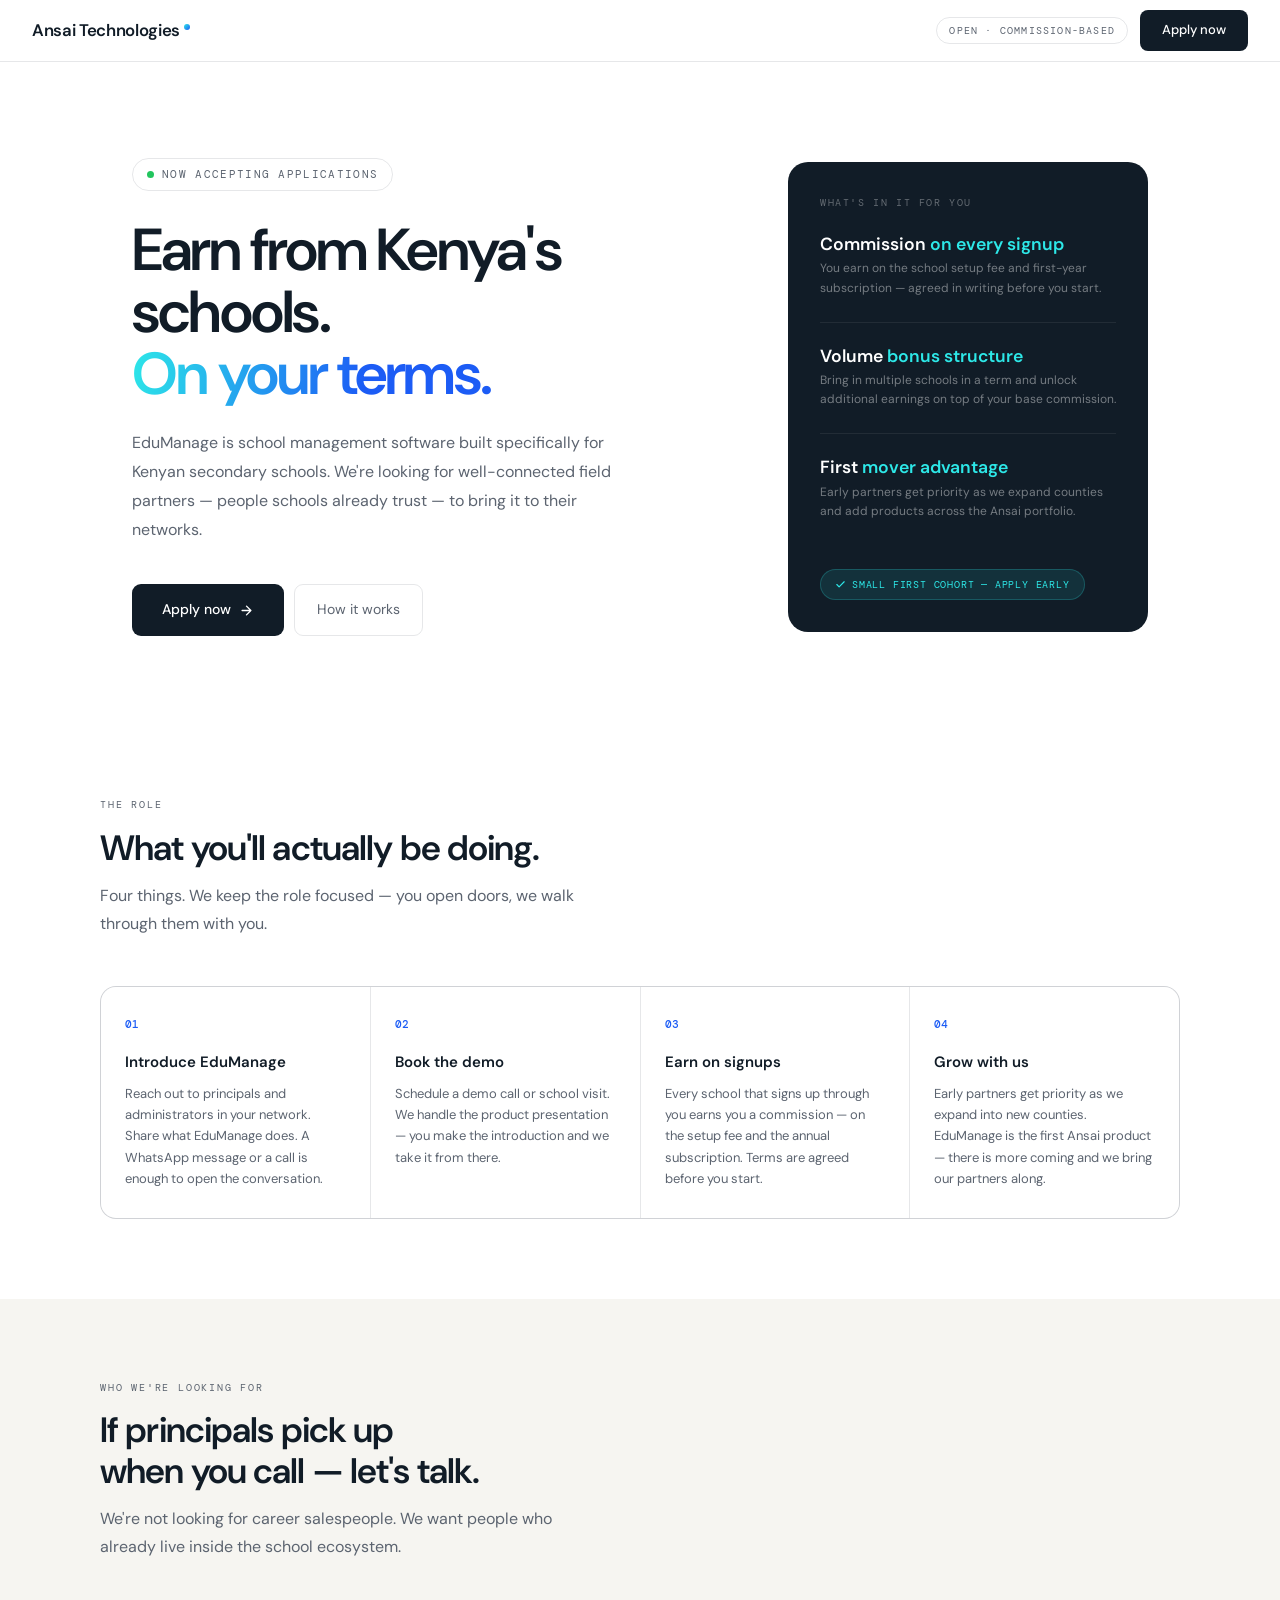
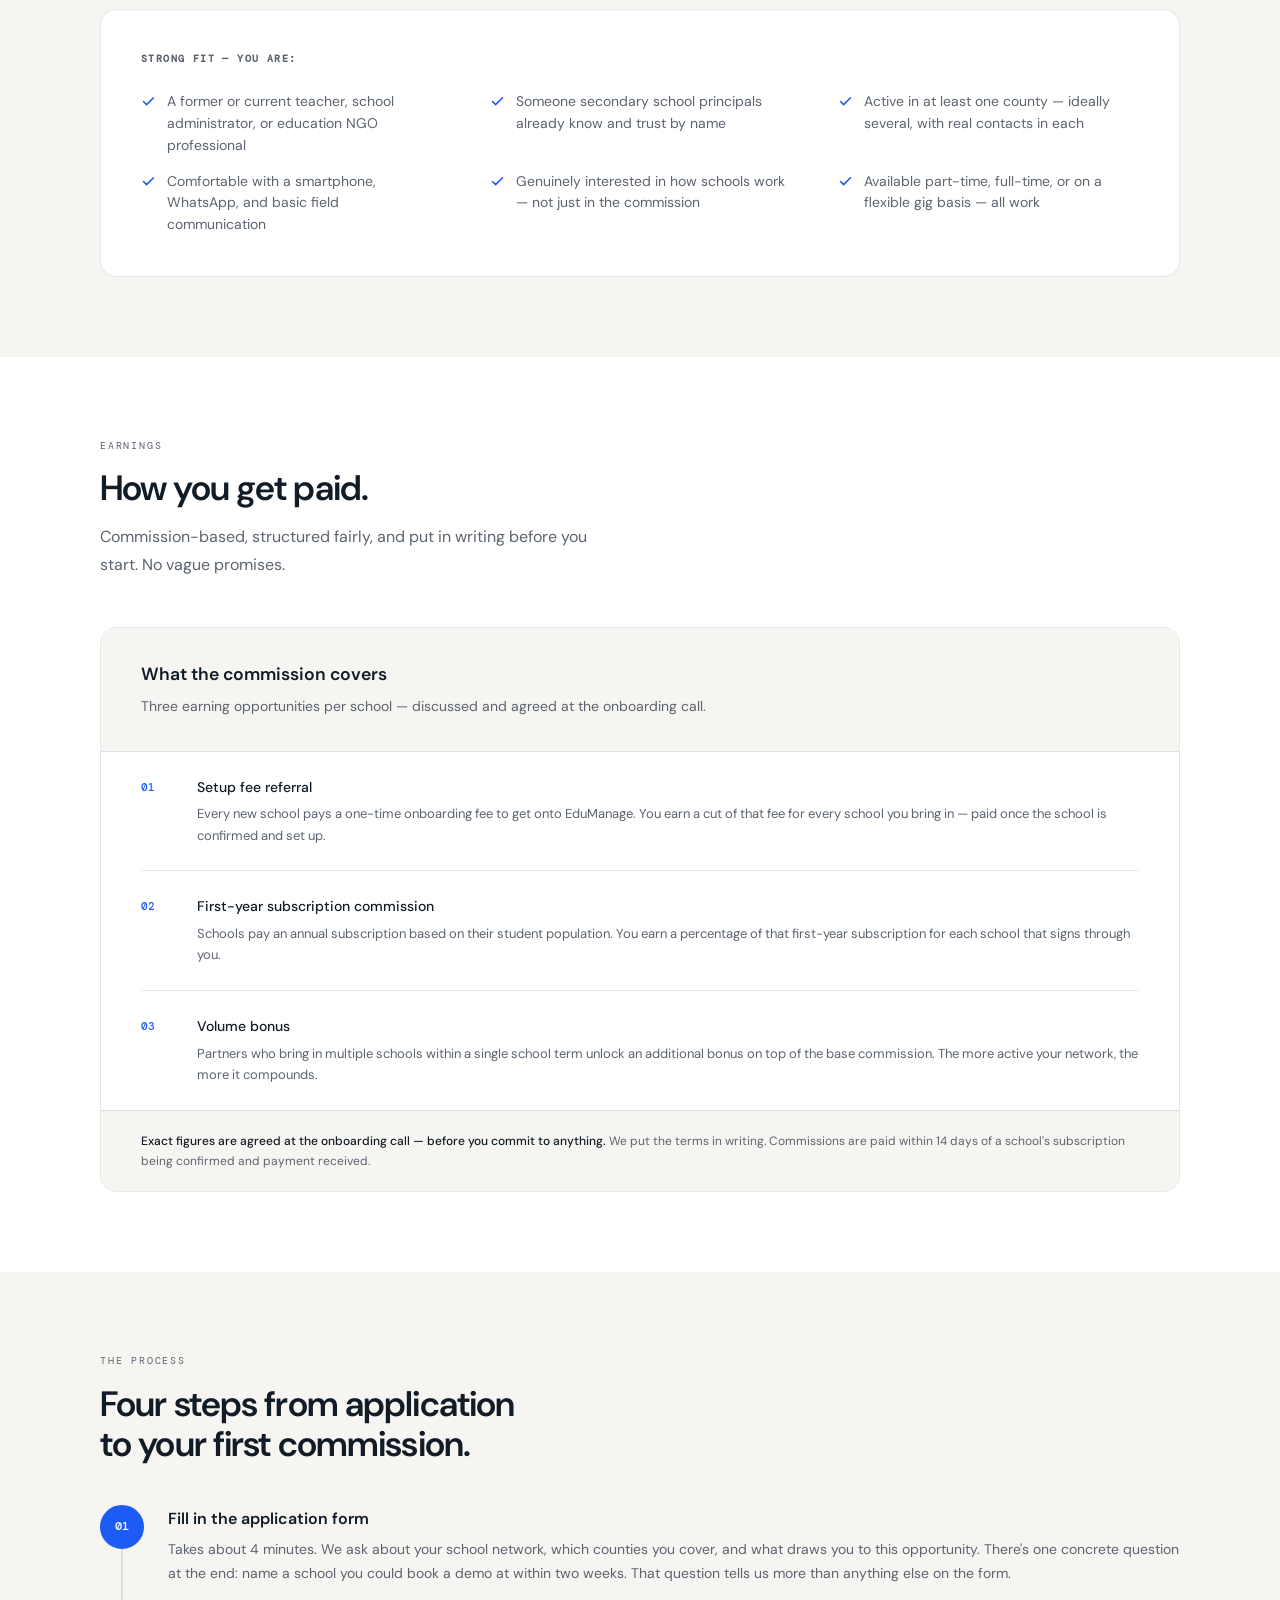
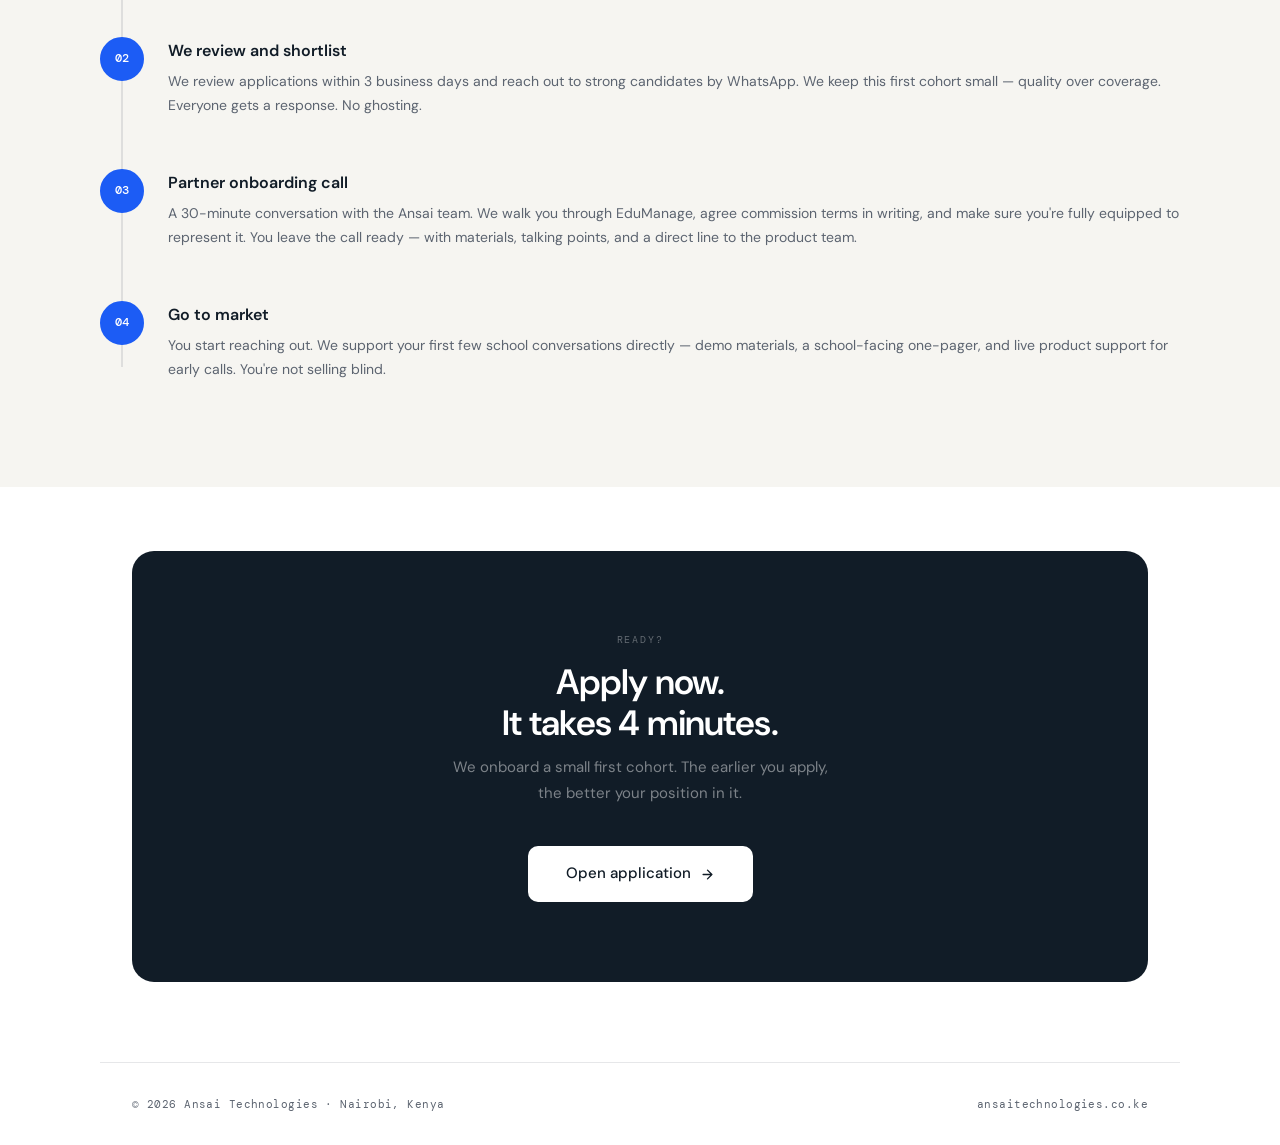
==== commit af677b66: "Reword hero diagram to outcome language; extend bento tiles to lower sections; add stepper to career" ====
--- a/careers.html
+++ b/careers.html
@@ -316,19 +316,39 @@
     }
     .comm-note strong { color: var(--navy); font-weight: 500; }
 
-    /* PROCESS */
-    .proc-list { display: flex; flex-direction: column; }
+    /* PROCESS — stepper: sequential content justifies the pattern */
+    .proc-list { display: flex; flex-direction: column; position: relative; }
+    .proc-list::before {
+      content: ""; position: absolute;
+      left: 21px; top: 2.5rem; bottom: 2.5rem;
+      width: 2px; background: var(--border);
+    }
     .proc-item {
       display: grid;
-      grid-template-columns: 52px 1fr;
-      gap: 1.5rem; padding: 2rem 0;
-      border-bottom: 1px solid var(--border);
-    }
-    .proc-item:last-child { border-bottom: none; }
+      grid-template-columns: 44px 1fr;
+      gap: 1.5rem; padding: 1.6rem 0;
+      position: relative;
+    }
     .proc-num {
       font-family: 'DM Mono', monospace;
       font-size: 12px; font-weight: 500;
-      color: var(--blue); padding-top: 3px;
+      width: 44px; height: 44px;
+      display: grid; place-items: center;
+      background: var(--white);
+      border: 2px solid var(--border);
+      border-radius: 100px;
+      color: var(--muted);
+      position: relative; z-index: 1;
+    }
+    .proc-item.active .proc-num {
+      border-color: var(--blue);
+      background: var(--blue);
+      color: var(--white);
+    }
+    @media (prefers-reduced-motion: no-preference) {
+      .proc-num {
+        transition: border-color 0.3s ease-out, background 0.3s ease-out, color 0.3s ease-out;
+      }
     }
     .proc-body h4 {
       font-family: 'DM Sans', sans-serif;
@@ -657,6 +677,19 @@
     }, { threshold: 0.08 });
     els.forEach(el => obs.observe(el));
 
+    // Stepper: each step's node activates once as it enters view,
+    // communicating progress through the real four-step sequence.
+    const steps = document.querySelectorAll('.proc-item');
+    const stepObs = new IntersectionObserver(entries => {
+      entries.forEach(e => {
+        if (e.isIntersecting) {
+          e.target.classList.add('active');
+          stepObs.unobserve(e.target);
+        }
+      });
+    }, { threshold: 0.6 });
+    steps.forEach(s => stepObs.observe(s));
+
     const yearNode = document.getElementById('careers-year');
     if (yearNode) yearNode.textContent = new Date().getFullYear().toString();
   </script>
